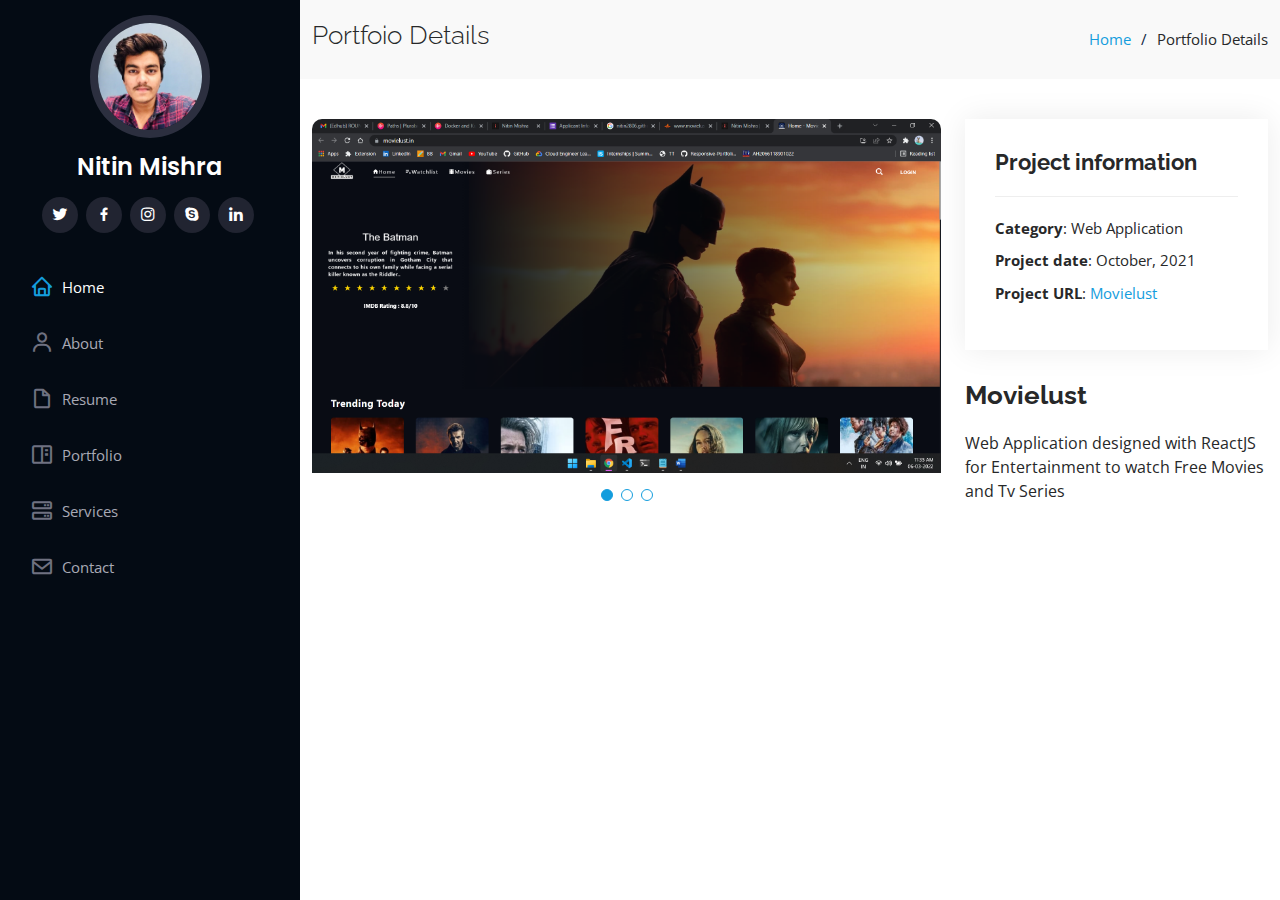
==== movielust.html @ 7eb55879 "fixed seo" ====
<!DOCTYPE html>
<html lang="en">
  <head>
    <meta charset="utf-8" />
    <meta content="width=device-width, initial-scale=1.0" name="viewport" />

    <title>Nitin Mishra | Movielust</title>
    <meta
      content="Movielust project for watching movies and Tv Shows"
      name="description"
    />
    <meta
      content="Developer, Student ,Java ,Python,Cpp,Full Stack Developer ,Web Developer ,Software Developer"
      name="keywords"
    />

    <!-- Favicons -->
    <link
      rel="apple-touch-icon"
      sizes="57x57"
      href="assets/img/favicon/apple-icon-57x57.png"
    />
    <link
      rel="apple-touch-icon"
      sizes="60x60"
      href="assets/img/favicon//apple-icon-60x60.png"
    />
    <link
      rel="apple-touch-icon"
      sizes="72x72"
      href="assets/img/favicon//apple-icon-72x72.png"
    />
    <link
      rel="apple-touch-icon"
      sizes="76x76"
      href="assets/img/favicon//apple-icon-76x76.png"
    />
    <link
      rel="apple-touch-icon"
      sizes="114x114"
      href="assets/img/favicon/apple-icon-114x114.png"
    />
    <link
      rel="apple-touch-icon"
      sizes="120x120"
      href="assets/img/favicon/apple-icon-120x120.png"
    />
    <link
      rel="apple-touch-icon"
      sizes="144x144"
      href="assets/img/favicon/apple-icon-144x144.png"
    />
    <link
      rel="apple-touch-icon"
      sizes="152x152"
      href="assets/img/favicon/apple-icon-152x152.png"
    />
    <link
      rel="apple-touch-icon"
      sizes="180x180"
      href="assets/img/favicon/apple-icon-180x180.png"
    />
    <link
      rel="icon"
      type="image/png"
      sizes="192x192"
      href="assets/img/favicon/android-icon-192x192.png"
    />
    <link
      rel="icon"
      type="image/png"
      sizes="32x32"
      href="assets/img/favicon/favicon-32x32.png"
    />
    <link
      rel="icon"
      type="image/png"
      sizes="96x96"
      href="assets/img/favicon/favicon-96x96.png"
    />
    <link
      rel="icon"
      type="image/png"
      sizes="16x16"
      href="assets/img/favicon/favicon-16x16.png"
    />
    <link rel="manifest" href="assets/img/manifest/manifest.json" />
    <meta name="msapplication-TileColor" content="#ffffff" />
    <meta
      name="msapplication-TileImage"
      content="assets/img/ms-icon-144x144.png"
    />
    <meta name="theme-color" content="#ffffff" />

    <!-- SEO -->
    <meta name="robots" content="index,follow" />
    <meta name="viewport" content="width=device-width, initial-scale=1" />

    <!-- OG -->
    <meta property="og:title" content="Nitin Mishra" />
    <meta property="og:type" content="website" />
    <meta property="og:url" content="https://nitin2806.github.io/" />
    <meta
      property="og:image"
      content="assets/img/favicon/android-icon-192x192.png"
    />

    <!-- Google Fonts -->
    <link
      href="https://fonts.googleapis.com/css?family=Open+Sans:300,300i,400,400i,600,600i,700,700i|Raleway:300,300i,400,400i,500,500i,600,600i,700,700i|Poppins:300,300i,400,400i,500,500i,600,600i,700,700i"
      rel="stylesheet"
    />

    <!-- Vendor CSS Files -->
    <link href="assets/vendor/aos/aos.css" rel="stylesheet" />
    <link
      href="assets/vendor/bootstrap/css/bootstrap.min.css"
      rel="stylesheet"
    />
    <link
      href="assets/vendor/bootstrap-icons/bootstrap-icons.css"
      rel="stylesheet"
    />
    <link href="assets/vendor/boxicons/css/boxicons.min.css" rel="stylesheet" />
    <link
      href="assets/vendor/glightbox/css/glightbox.min.css"
      rel="stylesheet"
    />
    <link href="assets/vendor/swiper/swiper-bundle.min.css" rel="stylesheet" />

    <!-- Template Main CSS File -->
    <link href="assets/css/style.css" rel="stylesheet" />
  </head>

  <body>
    <!-- ======= Mobile nav toggle button ======= -->
    <i class="bi bi-list mobile-nav-toggle d-xl-none"></i>

    <!-- ======= Header ======= -->
    <header id="header">
      <div class="d-flex flex-column">
        <div class="profile">
          <img
            src="assets/img/N_Pic.jpeg"
            alt=""
            class="img-fluid rounded-circle"
          />
          <h1 class="text-light"><a href="index.html">Nitin Mishra</a></h1>
          <div class="social-links mt-3 text-center">
            <a
              href="https://twitter.com/Nitin_mishra_"
              target="_blank"
              class="twitter"
              ><i class="bx bxl-twitter"></i
            ></a>
            <a
              href="https://www.facebook.com/nitinmishra.mishra.16"
              target="_blank"
              class="facebook"
              ><i class="bx bxl-facebook"></i
            ></a>

            <a
              href="https://www.instagram.com/nitin__28._/"
              target="_blank"
              class="instagram"
              ><i class="bx bxl-instagram"></i
            ></a>
            <a href="nitinm2806@outlook.com" target="_blank" class="google-plus"
              ><i class="bx bxl-skype"></i
            ></a>
            <a
              href="https://www.linkedin.com/in/nitin-28/"
              target="_blank"
              class="linkedin"
              ><i class="bx bxl-linkedin"></i
            ></a>
          </div>
        </div>

        <nav id="navbar" class="nav-menu navbar">
          <ul>
            <li>
              <a href="#hero" class="nav-link scrollto active"
                ><i class="bx bx-home"></i> <span>Home</span></a
              >
            </li>
            <li>
              <a href="#about" class="nav-link scrollto"
                ><i class="bx bx-user"></i> <span>About</span></a
              >
            </li>
            <li>
              <a href="#resume" class="nav-link scrollto"
                ><i class="bx bx-file-blank"></i> <span>Resume</span></a
              >
            </li>
            <li>
              <a href="#portfolio" class="nav-link scrollto"
                ><i class="bx bx-book-content"></i> <span>Portfolio</span></a
              >
            </li>
            <li>
              <a href="#services" class="nav-link scrollto"
                ><i class="bx bx-server"></i> <span>Services</span></a
              >
            </li>
            <li>
              <a href="#contact" class="nav-link scrollto"
                ><i class="bx bx-envelope"></i> <span>Contact</span></a
              >
            </li>
          </ul>
        </nav>
        <!-- .nav-menu -->
      </div>
    </header>
    <!-- End Header -->

    <main id="main">
      <!-- ======= Breadcrumbs ======= -->
      <section id="breadcrumbs" class="breadcrumbs">
        <div class="container">
          <div class="d-flex justify-content-between align-items-center">
            <h2>Portfoio Details</h2>
            <ol>
              <li><a href="index.html">Home</a></li>
              <li>Portfolio Details</li>
            </ol>
          </div>
        </div>
      </section>
      <!-- End Breadcrumbs -->

      <!-- ======= Portfolio Details Section ======= -->
      <section id="portfolio-details" class="portfolio-details">
        <div class="container">
          <div class="row gy-4">
            <div class="col-lg-8">
              <div
                class="portfolio-details-slider swiper"
                style="border-radius: 10px"
              >
                <div class="swiper-wrapper align-items-center">
                  <div class="swiper-slide">
                    <img src="assets/img/portfolio/Movielusthome.png" alt="" />
                  </div>

                  <div class="swiper-slide">
                    <img src="assets/img/portfolio/movielustabout.png" alt="" />
                  </div>

                  <div class="swiper-slide">
                    <img src="assets/img/portfolio/movielustlogin.png" alt="" />
                  </div>
                </div>
                <div class="swiper-pagination"></div>
              </div>
            </div>

            <div class="col-lg-4">
              <div class="portfolio-info">
                <h3>Project information</h3>
                <ul>
                  <li><strong>Category</strong>: Web Application</li>
                  <li><strong>Project date</strong>: October, 2021</li>
                  <li>
                    <strong>Project URL</strong>:
                    <a href="https://www.movielust.in" target="_blank"
                      >Movielust</a
                    >
                  </li>
                </ul>
              </div>
              <div class="portfolio-description">
                <h2>Movielust</h2>
                <p>
                  Web Application designed with ReactJS for Entertainment to
                  watch Free Movies and Tv Series
                </p>
              </div>
            </div>
          </div>
        </div>
      </section>
      <!-- End Portfolio Details Section -->
    </main>
    <!-- End #main -->

    <a
      href="#"
      class="back-to-top d-flex align-items-center justify-content-center"
      ><i class="bi bi-arrow-up-short"></i
    ></a>

    <!-- Vendor JS Files -->
    <script src="assets/vendor/purecounter/purecounter.js"></script>
    <script src="assets/vendor/aos/aos.js"></script>
    <script src="assets/vendor/bootstrap/js/bootstrap.bundle.min.js"></script>
    <script src="assets/vendor/glightbox/js/glightbox.min.js"></script>
    <script src="assets/vendor/isotope-layout/isotope.pkgd.min.js"></script>
    <script src="assets/vendor/swiper/swiper-bundle.min.js"></script>
    <script src="assets/vendor/typed.js/typed.min.js"></script>
    <script src="assets/vendor/waypoints/noframework.waypoints.js"></script>
    <script src="assets/vendor/php-email-form/validate.js"></script>

    <!-- Template Main JS File -->
    <script src="assets/js/main.js"></script>
  </body>
</html>
---- assets/css/style.css ----
/**
* Template Name: iPortfolio - v3.7.0
* Template URL: https://bootstrapmade.com/iportfolio-bootstrap-portfolio-websites-template/
* Author: BootstrapMade.com
* License: https://bootstrapmade.com/license/
*/

/*--------------------------------------------------------------
# General
--------------------------------------------------------------*/
body {
  font-family: "Open Sans", sans-serif;
  color: #272829;
}

a {
  color: #149ddd;
  text-decoration: none;
}

a:hover {
  color: #37b3ed;
  text-decoration: none;
}

h1,
h2,
h3,
h4,
h5,
h6 {
  font-family: "Raleway", sans-serif;
}

/*--------------------------------------------------------------
# Back to top button
--------------------------------------------------------------*/
.back-to-top {
  position: fixed;
  visibility: hidden;
  opacity: 0;
  right: 15px;
  bottom: 15px;
  z-index: 996;
  background: #149ddd;
  width: 40px;
  height: 40px;
  border-radius: 50px;
  transition: all 0.4s;
}
.back-to-top i {
  font-size: 28px;
  color: #fff;
  line-height: 0;
}
.back-to-top:hover {
  background: #2eafec;
  color: #fff;
}
.back-to-top.active {
  visibility: visible;
  opacity: 1;
}

/*--------------------------------------------------------------
# Header
--------------------------------------------------------------*/
#header {
  position: fixed;
  top: 0;
  left: 0;
  bottom: 0;
  width: 300px;
  transition: all ease-in-out 0.5s;
  z-index: 9997;
  transition: all 0.5s;
  padding: 0 15px;
  background: #040b14;
  overflow-y: auto;
}
#header .profile img {
  margin: 15px auto;
  display: block;
  width: 120px;
  border: 8px solid #2c2f3f;
}
#header .profile h1 {
  font-size: 24px;
  margin: 0;
  padding: 0;
  font-weight: 600;
  -moz-text-align-last: center;
  text-align-last: center;
  font-family: "Poppins", sans-serif;
}
#header .profile h1 a,
#header .profile h1 a:hover {
  color: #fff;
  text-decoration: none;
}
#header .profile .social-links a {
  font-size: 18px;
  display: inline-block;
  background: #212431;
  color: #fff;
  line-height: 1;
  padding: 8px 0;
  margin-right: 4px;
  border-radius: 50%;
  text-align: center;
  width: 36px;
  height: 36px;
  transition: 0.3s;
}
#header .profile .social-links a:hover {
  background: #149ddd;
  color: #fff;
  text-decoration: none;
}

#main {
  margin-left: 300px;
}

@media (max-width: 1199px) {
  #header {
    left: -300px;
  }

  #main {
    margin-left: 0;
  }
}
/*--------------------------------------------------------------
# Navigation Menu
--------------------------------------------------------------*/
/* Desktop Navigation */
.nav-menu {
  padding: 30px 0 0 0;
}
.nav-menu * {
  margin: 0;
  padding: 0;
  list-style: none;
}
.nav-menu > ul > li {
  position: relative;
  white-space: nowrap;
}
.nav-menu a,
.nav-menu a:focus {
  display: flex;
  align-items: center;
  color: #a8a9b4;
  padding: 12px 15px;
  margin-bottom: 8px;
  transition: 0.3s;
  font-size: 15px;
}
.nav-menu a i,
.nav-menu a:focus i {
  font-size: 24px;
  padding-right: 8px;
  color: #6f7180;
}
.nav-menu a:hover,
.nav-menu .active,
.nav-menu .active:focus,
.nav-menu li:hover > a {
  text-decoration: none;
  color: #fff;
}
.nav-menu a:hover i,
.nav-menu .active i,
.nav-menu .active:focus i,
.nav-menu li:hover > a i {
  color: #149ddd;
}

/* Mobile Navigation */
.mobile-nav-toggle {
  position: fixed;
  right: 15px;
  top: 15px;
  z-index: 9998;
  border: 0;
  font-size: 24px;
  transition: all 0.4s;
  outline: none !important;
  background-color: #149ddd;
  color: #fff;
  width: 40px;
  height: 40px;
  display: inline-flex;
  align-items: center;
  justify-content: center;
  line-height: 0;
  border-radius: 50px;
  cursor: pointer;
}

.mobile-nav-active {
  overflow: hidden;
}
.mobile-nav-active #header {
  left: 0;
}

/*--------------------------------------------------------------
# Hero Section
--------------------------------------------------------------*/
#hero {
  width: 100%;
  height: 100vh;
  background: url("../img/IMG_E3002.jpg") top center;
  background-size: cover;
}
#hero:before {
  content: "";
  background: rgba(5, 13, 24, 0.3);
  position: absolute;
  bottom: 0;
  top: 0;
  left: 0;
  right: 0;
  z-index: 1;
}
#hero .hero-container {
  position: relative;
  z-index: 2;
  min-width: 300px;
}
#hero h1 {
  margin: 0 0 10px 0;
  font-size: 64px;
  font-weight: 700;
  line-height: 56px;
  color: #fff;
}
#hero p {
  color: #fff;
  margin-bottom: 50px;
  font-size: 26px;
  font-family: "Poppins", sans-serif;
}
#hero p span {
  color: #fff;
  padding-bottom: 4px;
  letter-spacing: 1px;
  border-bottom: 3px solid #149ddd;
}
@media (min-width: 1024px) {
  #hero {
    background-attachment: fixed;
  }
}
@media (max-width: 768px) {
  #hero h1 {
    font-size: 28px;
    line-height: 36px;
  }
  #hero h2 {
    font-size: 18px;
    line-height: 24px;
    margin-bottom: 30px;
  }
}

/*--------------------------------------------------------------
# Sections General
--------------------------------------------------------------*/
section {
  padding: 60px 0;
  overflow: hidden;
}

.section-bg {
  background: #f5f8fd;
}

.section-title {
  padding-bottom: 30px;
}
.section-title h2 {
  font-size: 32px;
  font-weight: bold;
  margin-bottom: 20px;
  padding-bottom: 20px;
  position: relative;
  color: #173b6c;
}
.section-title h2::after {
  content: "";
  position: absolute;
  display: block;
  width: 50px;
  height: 3px;
  background: #149ddd;
  bottom: 0;
  left: 0;
}
.section-title p {
  margin-bottom: 0;
}

/*--------------------------------------------------------------
# About
--------------------------------------------------------------*/
.about .content h3 {
  font-weight: 700;
  font-size: 26px;
  color: #173b6c;
}
.about .content ul {
  list-style: none;
  padding: 0;
}
.about .content ul li {
  margin-bottom: 20px;
  display: flex;
  align-items: center;
}
.about .content ul strong {
  margin-right: 10px;
}
.about .content ul i {
  font-size: 16px;
  margin-right: 5px;
  color: #149ddd;
  line-height: 0;
}
.about .content p:last-child {
  margin-bottom: 0;
}

/*--------------------------------------------------------------
# Facts
--------------------------------------------------------------*/
.facts {
  padding-bottom: 30px;
}
.facts .count-box {
  padding: 30px;
  width: 100%;
}
.facts .count-box i {
  display: block;
  font-size: 44px;
  color: #149ddd;
  float: left;
  line-height: 0;
}
.facts .count-box span {
  font-size: 48px;
  line-height: 40px;
  display: block;
  font-weight: 700;
  color: #050d18;
  margin-left: 60px;
}
.facts .count-box p {
  padding: 15px 0 0 0;
  margin: 0 0 0 60px;
  font-family: "Raleway", sans-serif;
  font-size: 14px;
  color: #122f57;
}
.facts .count-box a {
  font-weight: 600;
  display: block;
  margin-top: 20px;
  color: #122f57;
  font-size: 15px;
  font-family: "Poppins", sans-serif;
  transition: ease-in-out 0.3s;
}
.facts .count-box a:hover {
  color: #1f5297;
}

/*--------------------------------------------------------------
# Akills
--------------------------------------------------------------*/
.skills .progress {
  height: 60px;
  display: block;
  background: none;
  border-radius: 0;
}
.skills .progress .skill {
  padding: 0;
  margin: 0 0 6px 0;
  text-transform: uppercase;
  display: block;
  font-weight: 600;
  font-family: "Poppins", sans-serif;
  color: #050d18;
}
.skills .progress .skill .val {
  float: right;
  font-style: normal;
}
.skills .progress-bar-wrap {
  background: #dce8f8;
  height: 10px;
}
.skills .progress-bar {
  width: 1px;
  height: 10px;
  transition: 0.9s;
  background-color: #149ddd;
}

/*--------------------------------------------------------------
# Resume
--------------------------------------------------------------*/
.resume .resume-title {
  font-size: 26px;
  font-weight: 700;
  margin-top: 20px;
  margin-bottom: 20px;
  color: #050d18;
}
.resume .resume-item {
  padding: 0 0 20px 20px;
  margin-top: -2px;
  border-left: 2px solid #1f5297;
  position: relative;
}
.resume .resume-item h4 {
  line-height: 18px;
  font-size: 18px;
  font-weight: 600;
  text-transform: uppercase;
  font-family: "Poppins", sans-serif;
  color: #050d18;
  margin-bottom: 10px;
}
.resume .resume-item h5 {
  font-size: 16px;
  background: #e4edf9;
  padding: 5px 15px;
  display: inline-block;
  font-weight: 600;
  margin-bottom: 10px;
}
.resume .resume-item ul {
  padding-left: 20px;
}
.resume .resume-item ul li {
  padding-bottom: 10px;
}
.resume .resume-item:last-child {
  padding-bottom: 0;
}
.resume .resume-item::before {
  content: "";
  position: absolute;
  width: 16px;
  height: 16px;
  border-radius: 50px;
  left: -9px;
  top: 0;
  background: #fff;
  border: 2px solid #1f5297;
}

/*--------------------------------------------------------------
# Portfolio
--------------------------------------------------------------*/
.portfolio .portfolio-item {
  margin-bottom: 30px;
}
.portfolio #portfolio-flters {
  padding: 0;
  margin: 0 auto 35px auto;
  list-style: none;
  text-align: center;
  background: #fff;
  border-radius: 50px;
  padding: 2px 15px;
}
.portfolio #portfolio-flters li {
  cursor: pointer;
  display: inline-block;
  padding: 10px 15px 8px 15px;
  font-size: 14px;
  font-weight: 600;
  line-height: 1;
  text-transform: uppercase;
  color: #272829;
  margin-bottom: 5px;
  transition: all 0.3s ease-in-out;
}
.portfolio #portfolio-flters li:hover,
.portfolio #portfolio-flters li.filter-active {
  color: #149ddd;
}
.portfolio #portfolio-flters li:last-child {
  margin-right: 0;
}
.portfolio .portfolio-wrap {
  transition: 0.3s;
  position: relative;
  overflow: hidden;
  z-index: 1;
}
.portfolio .portfolio-wrap::before {
  content: "";
  background: rgba(255, 255, 255, 0.5);
  position: absolute;
  left: 0;
  right: 0;
  top: 0;
  bottom: 0;
  transition: all ease-in-out 0.3s;
  z-index: 2;
  opacity: 0;
}
.portfolio .portfolio-wrap .portfolio-links {
  opacity: 1;
  left: 0;
  right: 0;
  bottom: -60px;
  z-index: 3;
  position: absolute;
  transition: all ease-in-out 0.3s;
  display: flex;
  justify-content: center;
}
.portfolio .portfolio-wrap .portfolio-links a {
  color: #fff;
  font-size: 28px;
  text-align: center;
  background: rgba(20, 157, 221, 0.75);
  transition: 0.3s;
  width: 50%;
}
.portfolio .portfolio-wrap .portfolio-links a:hover {
  background: rgba(20, 157, 221, 0.95);
}
.portfolio .portfolio-wrap .portfolio-links a + a {
  border-left: 1px solid #37b3ed;
}
.portfolio .portfolio-wrap:hover::before {
  top: 0;
  left: 0;
  right: 0;
  bottom: 0;
  opacity: 1;
}
.portfolio .portfolio-wrap:hover .portfolio-links {
  opacity: 1;
  bottom: 0;
}

/*--------------------------------------------------------------
# Portfolio Details
--------------------------------------------------------------*/
.portfolio-details {
  padding-top: 40px;
}
.portfolio-details .portfolio-details-slider img {
  width: 100%;
}
.portfolio-details .portfolio-details-slider .swiper-pagination {
  margin-top: 20px;
  position: relative;
}
.portfolio-details
  .portfolio-details-slider
  .swiper-pagination
  .swiper-pagination-bullet {
  width: 12px;
  height: 12px;
  background-color: #fff;
  opacity: 1;
  border: 1px solid #149ddd;
}
.portfolio-details
  .portfolio-details-slider
  .swiper-pagination
  .swiper-pagination-bullet-active {
  background-color: #149ddd;
}
.portfolio-details .portfolio-info {
  padding: 30px;
  box-shadow: 0px 0 30px rgba(5, 13, 24, 0.08);
}
.portfolio-details .portfolio-info h3 {
  font-size: 22px;
  font-weight: 700;
  margin-bottom: 20px;
  padding-bottom: 20px;
  border-bottom: 1px solid #eee;
}
.portfolio-details .portfolio-info ul {
  list-style: none;
  padding: 0;
  font-size: 15px;
}
.portfolio-details .portfolio-info ul li + li {
  margin-top: 10px;
}
.portfolio-details .portfolio-description {
  padding-top: 30px;
}
.portfolio-details .portfolio-description h2 {
  font-size: 26px;
  font-weight: 700;
  margin-bottom: 20px;
}
.portfolio-details .portfolio-description p {
  padding: 0;
}

/*--------------------------------------------------------------
# Services
--------------------------------------------------------------*/
.services .icon-box {
  margin-bottom: 20px;
}
.services .icon {
  float: left;
  display: flex;
  align-items: center;
  justify-content: center;
  width: 54px;
  height: 54px;
  background: #149ddd;
  border-radius: 50%;
  transition: 0.5s;
  border: 1px solid #149ddd;
}
.services .icon i {
  color: #fff;
  font-size: 24px;
  line-height: 0;
}
.services .icon-box:hover .icon {
  background: #fff;
}
.services .icon-box:hover .icon i {
  color: #149ddd;
}
.services .title {
  margin-left: 80px;
  font-weight: 700;
  margin-bottom: 15px;
  font-size: 18px;
}
.services .title a {
  color: #343a40;
}
.services .title a:hover {
  color: #149ddd;
}
.services .description {
  margin-left: 80px;
  line-height: 24px;
  font-size: 14px;
}

/*--------------------------------------------------------------
# Testimonials
--------------------------------------------------------------*/
.testimonials .testimonials-carousel,
.testimonials .testimonials-slider {
  overflow: hidden;
}
.testimonials .testimonial-item {
  box-sizing: content-box;
  text-align: center;
  min-height: 320px;
}
.testimonials .testimonial-item .testimonial-img {
  width: 90px;
  border-radius: 50%;
  margin: 0 auto;
}
.testimonials .testimonial-item h3 {
  font-size: 18px;
  font-weight: bold;
  margin: 10px 0 5px 0;
  color: #111;
}
.testimonials .testimonial-item h4 {
  font-size: 14px;
  color: #999;
  margin: 0;
}
.testimonials .testimonial-item .quote-icon-left,
.testimonials .testimonial-item .quote-icon-right {
  color: #c3e8fa;
  font-size: 26px;
}
.testimonials .testimonial-item .quote-icon-left {
  display: inline-block;
  left: -5px;
  position: relative;
}
.testimonials .testimonial-item .quote-icon-right {
  display: inline-block;
  right: -5px;
  position: relative;
  top: 10px;
}
.testimonials .testimonial-item p {
  font-style: italic;
  margin: 0 15px 15px 15px;
  padding: 20px;
  background: #fff;
  position: relative;
  margin-bottom: 35px;
  border-radius: 6px;
  box-shadow: 0px 2px 15px rgba(0, 0, 0, 0.1);
}
.testimonials .testimonial-item p::after {
  content: "";
  width: 0;
  height: 0;
  border-top: 20px solid #fff;
  border-right: 20px solid transparent;
  border-left: 20px solid transparent;
  position: absolute;
  bottom: -20px;
  left: calc(50% - 20px);
}
.testimonials .swiper-pagination {
  margin-top: 20px;
  position: relative;
}
.testimonials .swiper-pagination .swiper-pagination-bullet {
  width: 12px;
  height: 12px;
  background-color: #fff;
  opacity: 1;
  border: 1px solid #149ddd;
}
.testimonials .swiper-pagination .swiper-pagination-bullet-active {
  background-color: #149ddd;
}

/*--------------------------------------------------------------
# Contact
--------------------------------------------------------------*/
.contact {
  padding-bottom: 130px;
}
.contact .info {
  padding: 30px;
  background: #fff;
  width: 100%;
  box-shadow: 0 0 24px 0 rgba(0, 0, 0, 0.12);
}
.contact .info i {
  font-size: 20px;
  color: #149ddd;
  float: left;
  width: 44px;
  height: 44px;
  background: #dff3fc;
  display: flex;
  justify-content: center;
  align-items: center;
  border-radius: 50px;
  transition: all 0.3s ease-in-out;
}
.contact .info h4 {
  padding: 0 0 0 60px;
  font-size: 22px;
  font-weight: 600;
  margin-bottom: 5px;
  color: #050d18;
}
.contact .info p {
  padding: 0 0 10px 60px;
  margin-bottom: 20px;
  font-size: 14px;
  color: #173b6c;
}
.contact .info .email p {
  padding-top: 5px;
}
.contact .info .social-links {
  padding-left: 60px;
}
.contact .info .social-links a {
  font-size: 18px;
  display: inline-block;
  background: #333;
  color: #fff;
  line-height: 1;
  padding: 8px 0;
  border-radius: 50%;
  text-align: center;
  width: 36px;
  height: 36px;
  transition: 0.3s;
  margin-right: 10px;
}
.contact .info .social-links a:hover {
  background: #149ddd;
  color: #fff;
}
.contact .info .email:hover i,
.contact .info .address:hover i,
.contact .info .phone:hover i {
  background: #149ddd;
  color: #fff;
}
.contact .php-email-form {
  width: 100%;
  padding: 30px;
  background: #fff;
  box-shadow: 0 0 24px 0 rgba(0, 0, 0, 0.12);
}
.contact .php-email-form .form-group {
  padding-bottom: 8px;
}
.contact .php-email-form .validate {
  display: none;
  color: red;
  margin: 0 0 15px 0;
  font-weight: 400;
  font-size: 13px;
}
.contact .php-email-form .error-message {
  display: none;
  color: #fff;
  background: #ed3c0d;
  text-align: left;
  padding: 15px;
  font-weight: 600;
}
.contact .php-email-form .error-message br + br {
  margin-top: 25px;
}
.contact .php-email-form .sent-message {
  display: none;
  color: #fff;
  background: #18d26e;
  text-align: center;
  padding: 15px;
  font-weight: 600;
}
.contact .php-email-form .loading {
  display: none;
  background: #fff;
  text-align: center;
  padding: 15px;
}
.contact .php-email-form .loading:before {
  content: "";
  display: inline-block;
  border-radius: 50%;
  width: 24px;
  height: 24px;
  margin: 0 10px -6px 0;
  border: 3px solid #18d26e;
  border-top-color: #eee;
  -webkit-animation: animate-loading 1s linear infinite;
  animation: animate-loading 1s linear infinite;
}
.contact .php-email-form .form-group {
  margin-bottom: 15px;
}
.contact .php-email-form label {
  padding-bottom: 8px;
}
.contact .php-email-form input,
.contact .php-email-form textarea {
  border-radius: 0;
  box-shadow: none;
  font-size: 14px;
}
.contact .php-email-form input {
  height: 44px;
}
.contact .php-email-form textarea {
  padding: 10px 15px;
}
.contact .php-email-form button[type="submit"] {
  background: #149ddd;
  border: 0;
  padding: 10px 24px;
  color: #fff;
  transition: 0.4s;
  border-radius: 4px;
}
.contact .php-email-form button[type="submit"]:hover {
  background: #37b3ed;
}
@-webkit-keyframes animate-loading {
  0% {
    transform: rotate(0deg);
  }
  100% {
    transform: rotate(360deg);
  }
}
@keyframes animate-loading {
  0% {
    transform: rotate(0deg);
  }
  100% {
    transform: rotate(360deg);
  }
}

/*--------------------------------------------------------------
# Breadcrumbs
--------------------------------------------------------------*/
.breadcrumbs {
  padding: 20px 0;
  background: #f9f9f9;
}
.breadcrumbs h2 {
  font-size: 26px;
  font-weight: 300;
}
.breadcrumbs ol {
  display: flex;
  flex-wrap: wrap;
  list-style: none;
  padding: 0;
  margin: 0;
  font-size: 15px;
}
.breadcrumbs ol li + li {
  padding-left: 10px;
}
.breadcrumbs ol li + li::before {
  display: inline-block;
  padding-right: 10px;
  color: #0e2442;
  content: "/";
}
@media (max-width: 768px) {
  .breadcrumbs .d-flex {
    display: block !important;
  }
  .breadcrumbs ol {
    display: block;
  }
  .breadcrumbs ol li {
    display: inline-block;
  }
}

/*--------------------------------------------------------------
# Footer
--------------------------------------------------------------*/
#footer {
  padding: 15px;
  color: #f4f6fd;
  font-size: 14px;
  position: fixed;
  left: 0;
  bottom: 0;
  width: 300px;
  z-index: 9999;
  background: #040b14;
}
#footer .copyright {
  text-align: center;
}
#footer .credits {
  padding-top: 5px;
  text-align: center;
  font-size: 13px;
  color: #eaebf0;
}
@media (max-width: 1199px) {
  #footer {
    position: static;
    width: auto;
    padding-right: 20px 15px;
  }
}
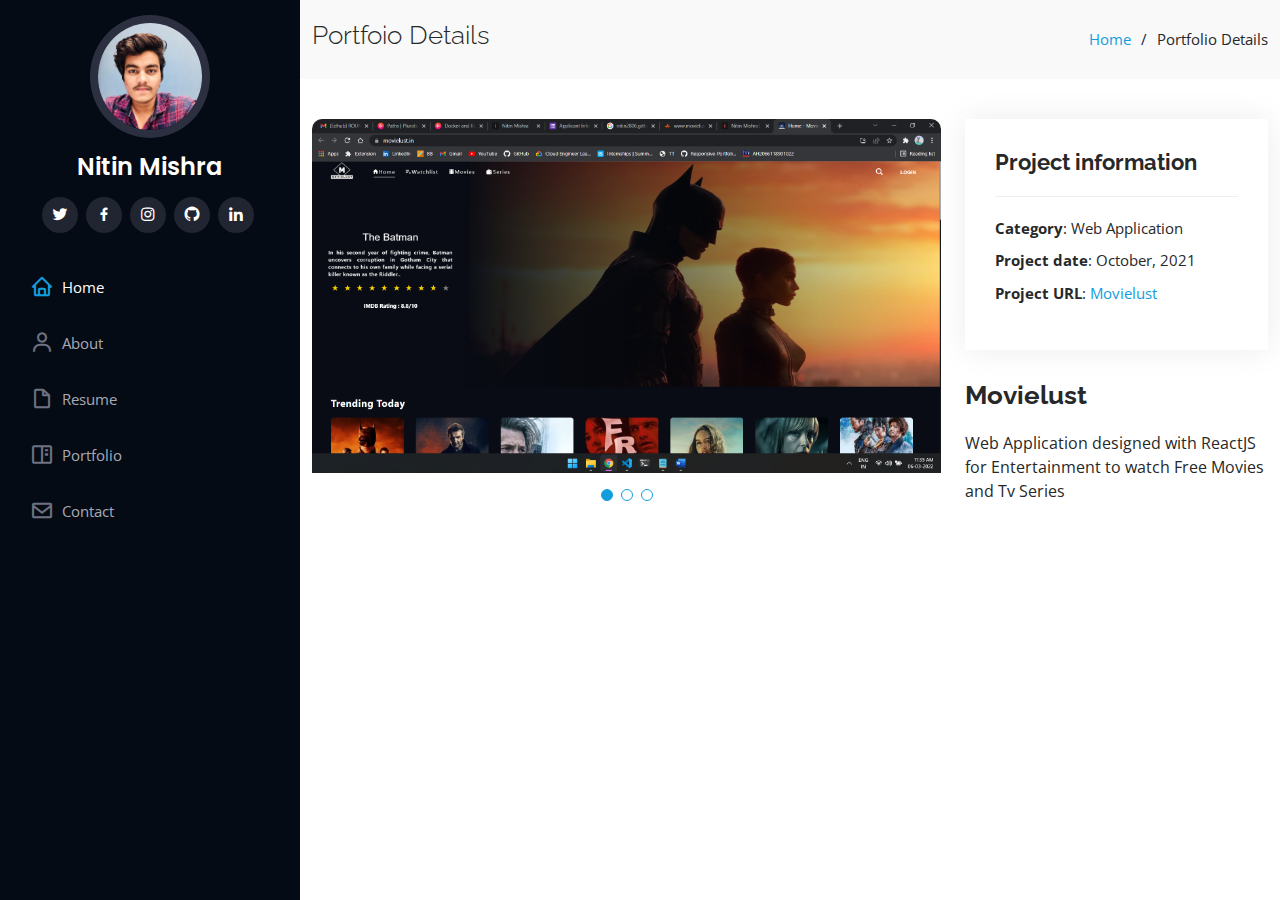
==== commit b16079c2: "added links" ====
--- a/movielust.html
+++ b/movielust.html
@@ -166,8 +166,11 @@
               class="instagram"
               ><i class="bx bxl-instagram"></i
             ></a>
-            <a href="nitinm2806@outlook.com" target="_blank" class="google-plus"
-              ><i class="bx bxl-skype"></i
+            <a
+              href="https://www.github.com/Nitin2806"
+              target="_blank"
+              class="google-plus"
+              ><i class="bx bxl-github"></i
             ></a>
             <a
               href="https://www.linkedin.com/in/nitin-28/"
@@ -181,32 +184,32 @@
         <nav id="navbar" class="nav-menu navbar">
           <ul>
             <li>
-              <a href="#hero" class="nav-link scrollto active"
+              <a href="index.html#home" class="nav-link scrollto active"
                 ><i class="bx bx-home"></i> <span>Home</span></a
               >
             </li>
             <li>
-              <a href="#about" class="nav-link scrollto"
+              <a href="index.html#about" class="nav-link scrollto"
                 ><i class="bx bx-user"></i> <span>About</span></a
               >
             </li>
             <li>
-              <a href="#resume" class="nav-link scrollto"
+              <a href="index.html#resume" class="nav-link scrollto"
                 ><i class="bx bx-file-blank"></i> <span>Resume</span></a
               >
             </li>
             <li>
-              <a href="#portfolio" class="nav-link scrollto"
+              <a href="index.html#portfolio" class="nav-link scrollto"
                 ><i class="bx bx-book-content"></i> <span>Portfolio</span></a
               >
             </li>
-            <li>
+            <!-- <li>
               <a href="#services" class="nav-link scrollto"
                 ><i class="bx bx-server"></i> <span>Services</span></a
               >
-            </li>
-            <li>
-              <a href="#contact" class="nav-link scrollto"
+            </li> -->
+            <li>
+              <a href="index.html#contact" class="nav-link scrollto"
                 ><i class="bx bx-envelope"></i> <span>Contact</span></a
               >
             </li>
